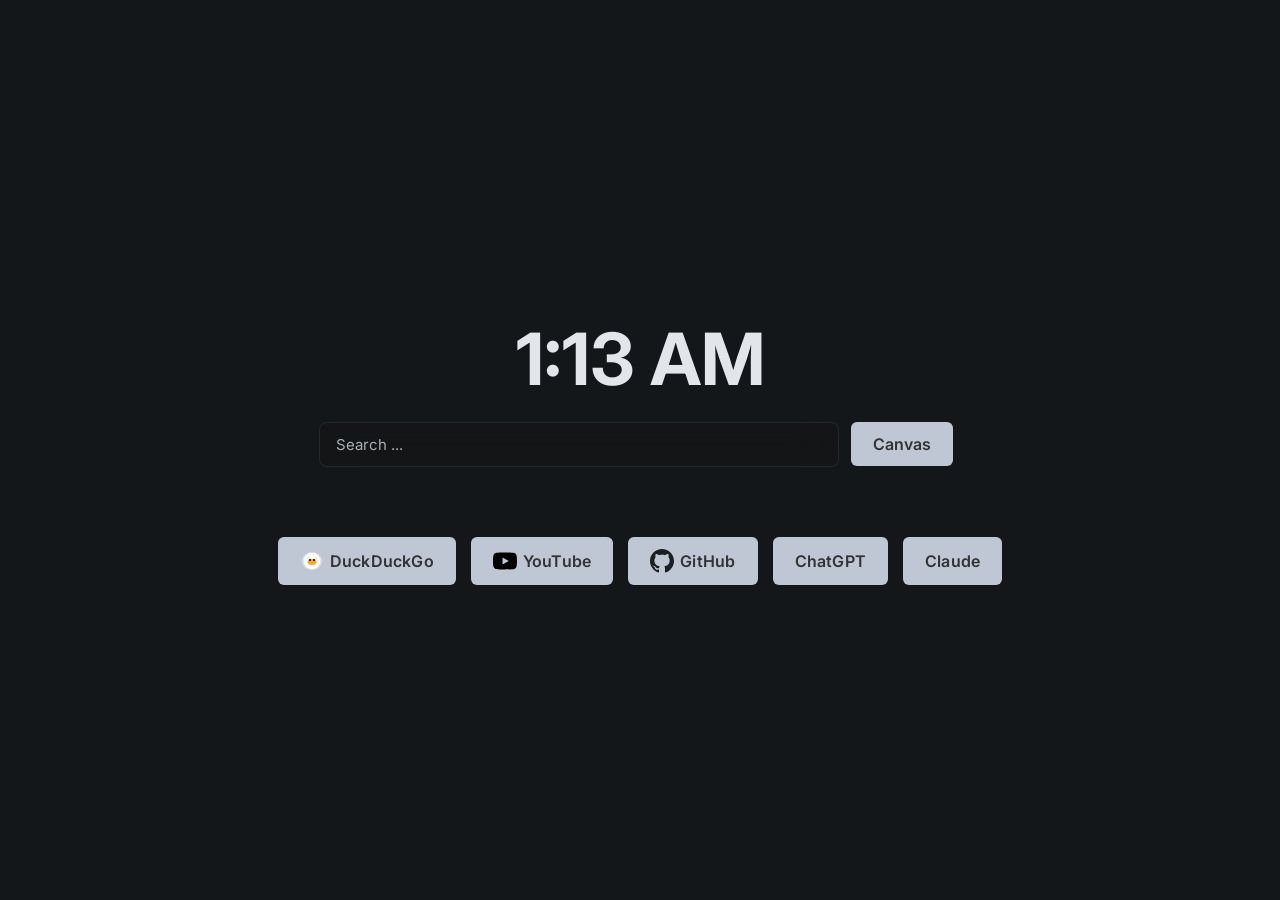
==== index.html @ d1b3e786 "fix: refacto the content according to struct" ====
<!DOCTYPE html>
<html lang="en">
<head>
  <meta charset="UTF-8">
  <meta name="viewport" content="width=device-width, initial-scale=1.0">
  <link rel="shortcut icon" href="assets/favicon.png" type="image/x-icon">
  <title>Homepage</title>
  <link href="https://fonts.googleapis.com/css2?family=Inter:wght@400;500;600;700&display=swap" rel="stylesheet">
  <link href="https://cdnjs.cloudflare.com/ajax/libs/font-awesome/6.5.2/css/all.min.css" rel="stylesheet">
  <link rel="stylesheet" href="style.css">
</head>
<body>

<div class="container">

  <div id="time">00:00</div>

  <input type="text" id="search" class="search-box" placeholder="Search ..." autofocus>

  <button id="openCanvasBtn" class="links-btn">Canvas</button>

  <div class="links">
    <a href="https://duckduckgo.com" title="DuckDuckGo" style="display:flex;align-items:center;gap:6px;">
      <svg width="24" height="24" viewBox="0 0 24 24" fill="none" xmlns="http://www.w3.org/2000/svg">
        <ellipse cx="12" cy="12" rx="10" ry="9" fill="#e2e2e2"/>
        <circle cx="12" cy="12" r="8" fill="#ffffff"/>
        <ellipse cx="12" cy="13" rx="4.5" ry="3" fill="#ffa629"/>
        <circle cx="10" cy="11" r="1" fill="#000"/>
        <circle cx="14" cy="11" r="1" fill="#000"/>
      </svg>
      DuckDuckGo
    </a>
    <a href="https://www.youtube.com" title="YouTube" style="display:flex;align-items:center;gap:6px;">
      <svg role="img" viewBox="0 0 24 24" width="24" height="24" xmlns="http://www.w3.org/2000/svg"><title>YouTube</title><path d="M23.498 6.186a3.016 3.016 0 0 0-2.122-2.136C19.505 3.545 12 3.545 12 3.545s-7.505 0-9.377.505A3.017 3.017 0 0 0 .502 6.186C0 8.07 0 12 0 12s0 3.93.502 5.814a3.016 3.016 0 0 0 2.122 2.136c1.871.505 9.376.505 9.376.505s7.505 0 9.377-.505a3.015 3.015 0 0 0 2.122-2.136C24 15.93 24 12 24 12s0-3.93-.502-5.814zM9.545 15.568V8.432L15.818 12l-6.273 3.568z"/></svg>
      YouTube
    </a>
    <a href="https://github.com" title="GitHub" style="display:flex;align-items:center;gap:6px;">
      <svg width="24" height="24" viewBox="0 0 16 16" fill="none" xmlns="http://www.w3.org/2000/svg">
        <path fill-rule="evenodd" clip-rule="evenodd" d="M8 0C3.58 0 0 3.58 0 8C0 11.54 2.29 14.53 5.47 15.59C5.87 15.66 6.02 15.42 6.02 15.21C6.02 15.02 6.01 14.39 6.01 13.72C4 14.09 3.48 13.23 3.32 12.78C3.23 12.55 2.84 11.84 2.5 11.65C2.22 11.5 1.82 11.13 2.49 11.12C3.12 11.11 3.57 11.7 3.72 11.94C4.44 13.15 5.59 12.81 6.05 12.6C6.12 12.08 6.33 11.73 6.56 11.53C4.78 11.33 2.92 10.64 2.92 7.58C2.92 6.71 3.23 5.99 3.74 5.43C3.66 5.23 3.38 4.41 3.82 3.31C3.82 3.31 4.49 3.1 6.02 4.13C6.66 3.95 7.34 3.86 8.02 3.86C8.7 3.86 9.38 3.95 10.02 4.13C11.55 3.09 12.22 3.31 12.22 3.31C12.66 4.41 12.38 5.23 12.3 5.43C12.81 5.99 13.12 6.7 13.12 7.58C13.12 10.65 11.25 11.33 9.47 11.53C9.76 11.78 10.01 12.26 10.01 13.01C10.01 14.08 10 14.94 10 15.21C10 15.42 10.15 15.67 10.55 15.59C13.71 14.53 16 11.53 16 8C16 3.58 12.42 0 8 0Z" fill="#1B1F23"/>
      </svg>
      GitHub
    </a>
    <a href="https://chat.openai.com/" title="ChatGPT" style="display:flex;align-items:center;gap:6px;">
      ChatGPT
    </a>
    <a href="https://claude.ai/" title="Claude" style="display:flex;align-items:center;gap:6px;">
      Claude
    </a>
  </div>

</div>

<!-- Canvas Overlay -->
<div id="canvasOverlay" style="display:none;position:fixed;top:0;left:0;width:100vw;height:100vh;z-index:1000;background:rgba(4,4,4,0.98);color:#fff;align-items:center;justify-content:center;">
  <div style="width:100vw;height:100vh;display:flex;flex-direction:column;align-items:center;justify-content:center;">
      <div style="margin-bottom:16px;">
      <label style="margin-right:12px;">
        <span>Template:</span>
        <select id="canvasTemplate" style="margin-left:8px; padding:4px 6px; border-radius:4px; font-size:14px;">
          <option value="blank">Blank</option>
          <option value="lined">Lined Paper</option>
          <option value="grid">Grid</option>
          <option value="dots">Dots</option>
        </select>
      </label>
      <label>
        <span>Color:</span> <input type="color" id="canvasColor" value="#ffffff"
          style="margin-right:16px;vertical-align:middle;" />
      </label>
      <label>
        <span>Brush:</span>
      <input type="range" id="canvasBrush" min="1" max="20" value="5" class="canvas-brush-range" style="margin-right:8px;vertical-align:middle;" />
      <span id="canvasBrushValue" class="canvas-brush-value">5</span>
      </label>
      <button id="canvasUndo" class="links-btn canvas-btn-sm" title="Undo">
  <svg xmlns="http://www.w3.org/2000/svg" width="18" height="18" viewBox="0 0 24 24" fill="none" stroke="black" stroke-width="2" stroke-linecap="round" stroke-linejoin="round"><path d="M9 14l-4-4 4-4"/><path d="M20 18v-2a4 4 0 00-4-4H5"/></svg>
</button>
<button id="canvasRedo" class="links-btn canvas-btn-sm" title="Redo">
  <svg xmlns="http://www.w3.org/2000/svg" width="18" height="18" viewBox="0 0 24 24" fill="none" stroke="black" stroke-width="2" stroke-linecap="round" stroke-linejoin="round"><path d="M15 10l4 4-4 4"/><path d="M4 6v2a4 4 0 004 4h11"/></svg>
</button>
<button id="canvasClear" class="links-btn canvas-btn-sm" title="Clear">
  <svg xmlns="http://www.w3.org/2000/svg" width="18" height="18" viewBox="0 0 24 24" fill="none" stroke="black" stroke-width="2" stroke-linecap="round" stroke-linejoin="round">
    <path d="M3 6h18" />
    <path d="M8 6V4a2 2 0 0 1 2-2h4a2 2 0 0 1 2 2v2" />
    <rect x="5" y="6" width="14" height="16" rx="2" />
    <line x1="10" y1="11" x2="10" y2="17" />
    <line x1="14" y1="11" x2="14" y2="17" />
  </svg>
</button>
<button id="canvasSave" class="links-btn canvas-btn-sm" title="Save">
  <svg xmlns="http://www.w3.org/2000/svg" width="18" height="18" viewBox="0 0 24 24" fill="none" stroke="black" stroke-width="2" stroke-linecap="round" stroke-linejoin="round">
    <path d="M12 5v12" />
    <polyline points="6 13 12 19 18 13" />
    <rect x="4" y="21" width="16" height="2" rx="1" />
  </svg>
</button>
<button id="canvasClose" class="links-btn canvas-btn-sm" title="Close">
  <svg xmlns="http://www.w3.org/2000/svg" width="18" height="18" viewBox="0 0 24 24" fill="none" stroke="black" stroke-width="2" stroke-linecap="round" stroke-linejoin="round">
    <line x1="18" y1="6" x2="6" y2="18" />
    <line x1="6" y1="6" x2="18" y2="18" />
  </svg>
</button>
    </div>
    <canvas id="canvasElem" style="background:var(--panel);border-radius:10px;box-shadow:0 2px 18px #000;position:absolute;top:0;left:0;width:100vw;height:100vh;"></canvas>
  </div>
</div>

<script src="script.js"></script>
<script src="canvasTemplates.js"></script>
<script src="canvas.js"></script>
</body>
</html>
---- style.css ----
:root {
  --bg: #14171a;
  --panel: #23262a;
  --button: #d6dbe1;
  --text: #e2e5ea;
  --muted: #a9afb9;
}

* {
  box-sizing: border-box;
  font-family: "Inter", sans-serif;
}

body {
  margin: 0;
  height: 100vh;
  background-color: var(--bg);
  display: flex;
  justify-content: center;
  align-items: center;
  color: var(--text);
}

.container {
  text-align: center;
}

/* Clock */
#time {
  font-size: 72px;
  font-weight: 700;
  margin-bottom: 20px;
  pointer-events: none;
  user-select: none;
}

/* Search Bar */
.search-box {
  width: 520px;
  padding: 12px 16px;
  background: rgba(20, 20, 20, 0.6); /* semi-transparent */
  backdrop-filter: blur(20px);
  -webkit-backdrop-filter: blur(10px);
  border: 1px solid rgba(255, 255, 255, 0.08);
  border-radius: 8px;
  color: white;
  outline: none;
  font-size: 15px;
  margin-bottom: 30px;
}


.search-box::placeholder {
  color: var(--muted);
}

/* Buttons */
.links {
  display: flex;
  gap: 15px;
  justify-content: center;
  flex-wrap: wrap;
  margin-top: 40px;
}

.links a {
  background: #bfc7d5;
  color: #333;
  padding: 12px 22px;
  border-radius: 6px;
  text-decoration: none;
  font-weight: 600;
  font-size: 16px;
  display: flex;
  align-items: center;
  transition: transform 0.2s ease, opacity 0.2s ease;
  letter-spacing: 0.2px;
}

.links-btn, #openCanvasBtn {
  background: #bfc7d5;
  color: #333;
  padding: 12px 22px;
  border-radius: 6px;
  border: none;
  font-weight: 600;
  font-size: 16px;
  margin: 0 8px;
  cursor: pointer;
  transition: transform 0.2s ease, opacity 0.2s ease;
}

.canvas-btn-sm {
  padding: 3px 6px;
  font-size: 11px;
  border-radius: 3px;
  margin: 0 3px;
  display: flex;
  align-items: center;
  justify-content: center;
}
.canvas-btn-sm svg {
  display: block;
  width: 18px;
  height: 18px;
  stroke: var(--panel);
}
.canvas-btn-sm:hover svg {
  stroke: var(--panel);
}

.links-btn:hover, #openCanvasBtn:hover, .canvas-btn-sm:hover {
  transform: translateY(-2px);
  opacity: 0.92;
}

#canvasOverlay {
  display: none;
  position: fixed;
  top: 0;
  left: 0;
  width: 100vw;
  height: 100vh;
  z-index: 1000;
  background: rgba(4, 4, 4, 0.98);
  color: var(--text);
  align-items: center;
  justify-content: center;
}

#canvasOverlay {
  display: none;
  position: fixed;
  top: 0;
  left: 0;
  width: 100vw;
  height: 100vh;
  z-index: 1000;
  background: rgba(4, 4, 4, 0.98);
  color: var(--text);
  align-items: flex-start;
  justify-content: flex-start;
}

#canvasElem {
  background: var(--panel);
  border-radius: 10px;
  box-shadow: 0 2px 18px #000;
  position: absolute;
  top: 0;
  left: 0;
  width: 100vw !important;
  height: 100vh !important;
  cursor: crosshair;
}

.canvas-brush-range {
  appearance: none;
  height: 5px;
  width: 85px;
  background: linear-gradient(90deg, var(--panel), var(--button));
  border-radius: 6px;
  outline: none;
  border: 1.5px solid rgba(255,255,255,0.10);
  box-shadow: 0 0 5px #1a1a1a44;
  transition: background 0.2s;
}
.canvas-brush-range::-webkit-slider-thumb {
  appearance: none;
  width: 20px;
  height: 20px;
  border-radius: 50%;
  background: var(--button);
  border: 2px solid var(--panel);
  box-shadow: 0 2px 8px #0004;
  cursor: pointer;
}
.canvas-brush-range::-moz-range-thumb {
  width: 20px;
  height: 20px;
  border-radius: 50%;
  background: var(--button);
  border: 2px solid var(--panel);
  box-shadow: 0 2px 8px #0004;
  cursor: pointer;
}
.canvas-brush-range::-ms-thumb {
  width: 20px;
  height: 20px;
  border-radius: 50%;
  background: var(--button);
  border: 2px solid var(--panel);
  box-shadow: 0 2px 8px #0004;
  cursor: pointer;
}

.canvas-brush-value {
  padding: 3px 10px;
  font-size: 13px;
  background: var(--panel);
  color: var(--text);
  border-radius: 4px;
  border: 1px solid rgba(255,255,255,0.09);
  display: inline-block;
  min-width: 24px;
  text-align: center;
  font-weight: 600;
  vertical-align: middle;
  margin-right: 18px;
}

#canvasOverlay > div {
  width: 100vw;
  height: 100vh;
  display: flex;
  flex-direction: column;
  align-items: flex-start;
  justify-content: flex-start;
}

#canvasOverlay > div > div:first-child {
  position: absolute;
  top: 18px;
  left: 50%;
  transform: translateX(-50%);
  z-index: 1010;
  background: rgba(20,20,20,0.8);
  border-radius: 6px;
  padding: 10px 18px;
  box-shadow: 0 1px 6px #000;
  display: flex;
  gap: 10px;
}


.links a:hover {
  transform: translateY(-2px);
  opacity: 0.85;
}

.links a i {
  margin-right: 8px;
  font-size: 1em;
}
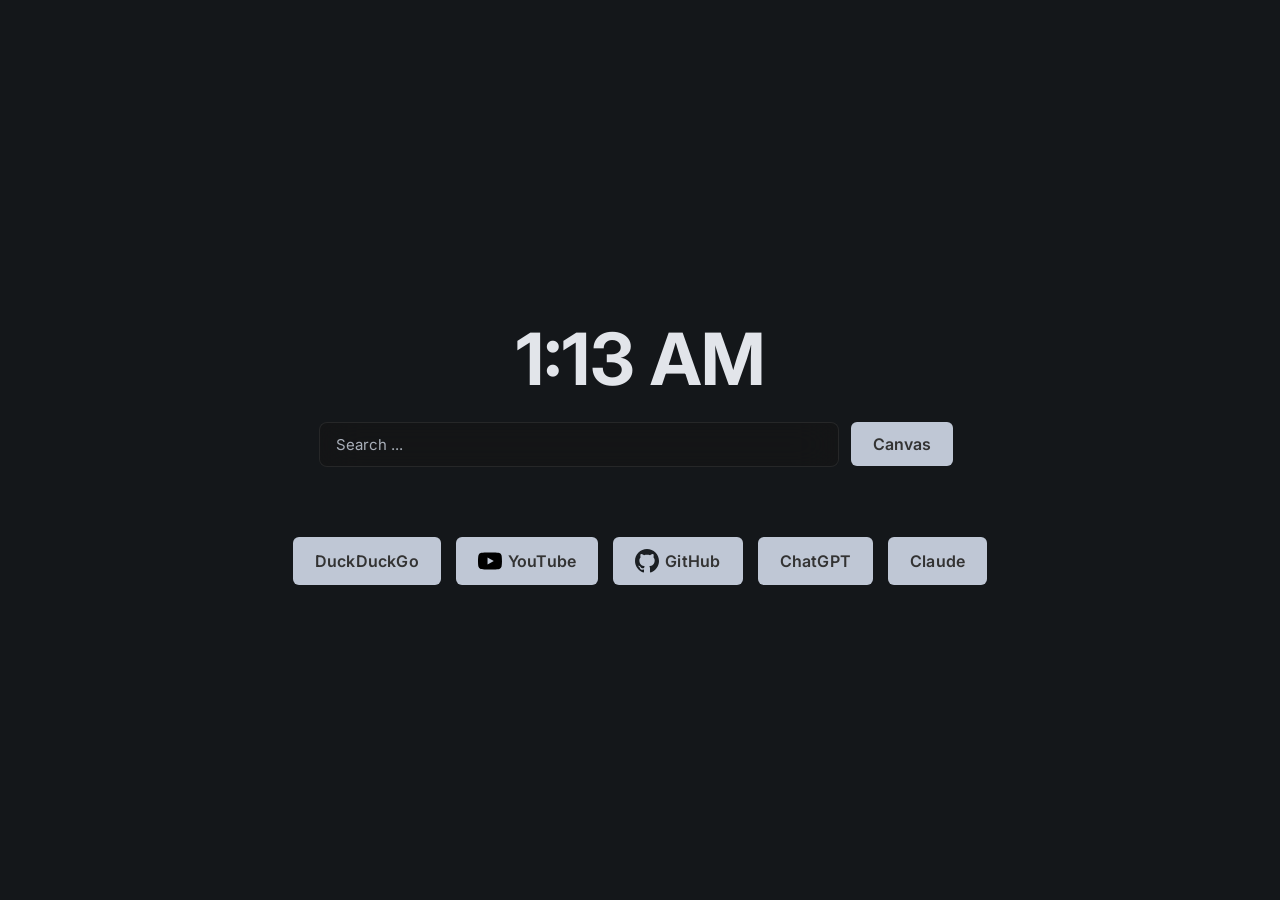
==== commit 6e008f67: "formatter i guess" ====
--- a/index.html
+++ b/index.html
@@ -1,115 +1,277 @@
-<!DOCTYPE html>
+<!doctype html>
 <html lang="en">
-<head>
-  <meta charset="UTF-8">
-  <meta name="viewport" content="width=device-width, initial-scale=1.0">
-  <link rel="shortcut icon" href="assets/favicon.png" type="image/x-icon">
-  <title>Homepage</title>
-  <link href="https://fonts.googleapis.com/css2?family=Inter:wght@400;500;600;700&display=swap" rel="stylesheet">
-  <link href="https://cdnjs.cloudflare.com/ajax/libs/font-awesome/6.5.2/css/all.min.css" rel="stylesheet">
-  <link rel="stylesheet" href="style.css">
-</head>
-<body>
-
-<div class="container">
-
-  <div id="time">00:00</div>
-
-  <input type="text" id="search" class="search-box" placeholder="Search ..." autofocus>
-
-  <button id="openCanvasBtn" class="links-btn">Canvas</button>
-
-  <div class="links">
-    <a href="https://duckduckgo.com" title="DuckDuckGo" style="display:flex;align-items:center;gap:6px;">
-      <svg width="24" height="24" viewBox="0 0 24 24" fill="none" xmlns="http://www.w3.org/2000/svg">
-        <ellipse cx="12" cy="12" rx="10" ry="9" fill="#e2e2e2"/>
-        <circle cx="12" cy="12" r="8" fill="#ffffff"/>
-        <ellipse cx="12" cy="13" rx="4.5" ry="3" fill="#ffa629"/>
-        <circle cx="10" cy="11" r="1" fill="#000"/>
-        <circle cx="14" cy="11" r="1" fill="#000"/>
-      </svg>
-      DuckDuckGo
-    </a>
-    <a href="https://www.youtube.com" title="YouTube" style="display:flex;align-items:center;gap:6px;">
-      <svg role="img" viewBox="0 0 24 24" width="24" height="24" xmlns="http://www.w3.org/2000/svg"><title>YouTube</title><path d="M23.498 6.186a3.016 3.016 0 0 0-2.122-2.136C19.505 3.545 12 3.545 12 3.545s-7.505 0-9.377.505A3.017 3.017 0 0 0 .502 6.186C0 8.07 0 12 0 12s0 3.93.502 5.814a3.016 3.016 0 0 0 2.122 2.136c1.871.505 9.376.505 9.376.505s7.505 0 9.377-.505a3.015 3.015 0 0 0 2.122-2.136C24 15.93 24 12 24 12s0-3.93-.502-5.814zM9.545 15.568V8.432L15.818 12l-6.273 3.568z"/></svg>
-      YouTube
-    </a>
-    <a href="https://github.com" title="GitHub" style="display:flex;align-items:center;gap:6px;">
-      <svg width="24" height="24" viewBox="0 0 16 16" fill="none" xmlns="http://www.w3.org/2000/svg">
-        <path fill-rule="evenodd" clip-rule="evenodd" d="M8 0C3.58 0 0 3.58 0 8C0 11.54 2.29 14.53 5.47 15.59C5.87 15.66 6.02 15.42 6.02 15.21C6.02 15.02 6.01 14.39 6.01 13.72C4 14.09 3.48 13.23 3.32 12.78C3.23 12.55 2.84 11.84 2.5 11.65C2.22 11.5 1.82 11.13 2.49 11.12C3.12 11.11 3.57 11.7 3.72 11.94C4.44 13.15 5.59 12.81 6.05 12.6C6.12 12.08 6.33 11.73 6.56 11.53C4.78 11.33 2.92 10.64 2.92 7.58C2.92 6.71 3.23 5.99 3.74 5.43C3.66 5.23 3.38 4.41 3.82 3.31C3.82 3.31 4.49 3.1 6.02 4.13C6.66 3.95 7.34 3.86 8.02 3.86C8.7 3.86 9.38 3.95 10.02 4.13C11.55 3.09 12.22 3.31 12.22 3.31C12.66 4.41 12.38 5.23 12.3 5.43C12.81 5.99 13.12 6.7 13.12 7.58C13.12 10.65 11.25 11.33 9.47 11.53C9.76 11.78 10.01 12.26 10.01 13.01C10.01 14.08 10 14.94 10 15.21C10 15.42 10.15 15.67 10.55 15.59C13.71 14.53 16 11.53 16 8C16 3.58 12.42 0 8 0Z" fill="#1B1F23"/>
-      </svg>
-      GitHub
-    </a>
-    <a href="https://chat.openai.com/" title="ChatGPT" style="display:flex;align-items:center;gap:6px;">
-      ChatGPT
-    </a>
-    <a href="https://claude.ai/" title="Claude" style="display:flex;align-items:center;gap:6px;">
-      Claude
-    </a>
-  </div>
-
-</div>
-
-<!-- Canvas Overlay -->
-<div id="canvasOverlay" style="display:none;position:fixed;top:0;left:0;width:100vw;height:100vh;z-index:1000;background:rgba(4,4,4,0.98);color:#fff;align-items:center;justify-content:center;">
-  <div style="width:100vw;height:100vh;display:flex;flex-direction:column;align-items:center;justify-content:center;">
-      <div style="margin-bottom:16px;">
-      <label style="margin-right:12px;">
-        <span>Template:</span>
-        <select id="canvasTemplate" style="margin-left:8px; padding:4px 6px; border-radius:4px; font-size:14px;">
-          <option value="blank">Blank</option>
-          <option value="lined">Lined Paper</option>
-          <option value="grid">Grid</option>
-          <option value="dots">Dots</option>
-        </select>
-      </label>
-      <label>
-        <span>Color:</span> <input type="color" id="canvasColor" value="#ffffff"
-          style="margin-right:16px;vertical-align:middle;" />
-      </label>
-      <label>
-        <span>Brush:</span>
-      <input type="range" id="canvasBrush" min="1" max="20" value="5" class="canvas-brush-range" style="margin-right:8px;vertical-align:middle;" />
-      <span id="canvasBrushValue" class="canvas-brush-value">5</span>
-      </label>
-      <button id="canvasUndo" class="links-btn canvas-btn-sm" title="Undo">
-  <svg xmlns="http://www.w3.org/2000/svg" width="18" height="18" viewBox="0 0 24 24" fill="none" stroke="black" stroke-width="2" stroke-linecap="round" stroke-linejoin="round"><path d="M9 14l-4-4 4-4"/><path d="M20 18v-2a4 4 0 00-4-4H5"/></svg>
-</button>
-<button id="canvasRedo" class="links-btn canvas-btn-sm" title="Redo">
-  <svg xmlns="http://www.w3.org/2000/svg" width="18" height="18" viewBox="0 0 24 24" fill="none" stroke="black" stroke-width="2" stroke-linecap="round" stroke-linejoin="round"><path d="M15 10l4 4-4 4"/><path d="M4 6v2a4 4 0 004 4h11"/></svg>
-</button>
-<button id="canvasClear" class="links-btn canvas-btn-sm" title="Clear">
-  <svg xmlns="http://www.w3.org/2000/svg" width="18" height="18" viewBox="0 0 24 24" fill="none" stroke="black" stroke-width="2" stroke-linecap="round" stroke-linejoin="round">
-    <path d="M3 6h18" />
-    <path d="M8 6V4a2 2 0 0 1 2-2h4a2 2 0 0 1 2 2v2" />
-    <rect x="5" y="6" width="14" height="16" rx="2" />
-    <line x1="10" y1="11" x2="10" y2="17" />
-    <line x1="14" y1="11" x2="14" y2="17" />
-  </svg>
-</button>
-<button id="canvasSave" class="links-btn canvas-btn-sm" title="Save">
-  <svg xmlns="http://www.w3.org/2000/svg" width="18" height="18" viewBox="0 0 24 24" fill="none" stroke="black" stroke-width="2" stroke-linecap="round" stroke-linejoin="round">
-    <path d="M12 5v12" />
-    <polyline points="6 13 12 19 18 13" />
-    <rect x="4" y="21" width="16" height="2" rx="1" />
-  </svg>
-</button>
-<button id="canvasClose" class="links-btn canvas-btn-sm" title="Close">
-  <svg xmlns="http://www.w3.org/2000/svg" width="18" height="18" viewBox="0 0 24 24" fill="none" stroke="black" stroke-width="2" stroke-linecap="round" stroke-linejoin="round">
-    <line x1="18" y1="6" x2="6" y2="18" />
-    <line x1="6" y1="6" x2="18" y2="18" />
-  </svg>
-</button>
+  <head>
+    <meta charset="UTF-8" />
+    <meta name="viewport" content="width=device-width, initial-scale=1.0" />
+    <link rel="shortcut icon" href="assets/favicon.png" type="image/x-icon" />
+    <title>Homepage</title>
+    <link
+      href="https://fonts.googleapis.com/css2?family=Inter:wght@400;500;600;700&display=swap"
+      rel="stylesheet"
+    />
+    <link
+      href="https://cdnjs.cloudflare.com/ajax/libs/font-awesome/6.5.2/css/all.min.css"
+      rel="stylesheet"
+    />
+    <link rel="stylesheet" href="css/style.css" />
+  </head>
+  <body>
+    <div class="container">
+      <div id="time">00:00</div>
+
+      <input
+        type="text"
+        id="search"
+        class="search-box"
+        placeholder="Search ..."
+        autofocus
+      />
+
+      <button id="openCanvasBtn" class="links-btn">Canvas</button>
+
+      <div class="links">
+        <a
+          href="https://duckduckgo.com"
+          title="DuckDuckGo"
+          style="display: flex; align-items: center; gap: 6px"
+        >
+          DuckDuckGo
+        </a>
+        <a
+          href="https://www.youtube.com"
+          title="YouTube"
+          style="display: flex; align-items: center; gap: 6px"
+        >
+          <svg
+            role="img"
+            viewBox="0 0 24 24"
+            width="24"
+            height="24"
+            xmlns="http://www.w3.org/2000/svg"
+          >
+            <title>YouTube</title>
+            <path
+              d="M23.498 6.186a3.016 3.016 0 0 0-2.122-2.136C19.505 3.545 12 3.545 12 3.545s-7.505 0-9.377.505A3.017 3.017 0 0 0 .502 6.186C0 8.07 0 12 0 12s0 3.93.502 5.814a3.016 3.016 0 0 0 2.122 2.136c1.871.505 9.376.505 9.376.505s7.505 0 9.377-.505a3.015 3.015 0 0 0 2.122-2.136C24 15.93 24 12 24 12s0-3.93-.502-5.814zM9.545 15.568V8.432L15.818 12l-6.273 3.568z"
+            />
+          </svg>
+          YouTube
+        </a>
+        <a
+          href="https://github.com"
+          title="GitHub"
+          style="display: flex; align-items: center; gap: 6px"
+        >
+          <svg
+            width="24"
+            height="24"
+            viewBox="0 0 16 16"
+            fill="none"
+            xmlns="http://www.w3.org/2000/svg"
+          >
+            <path
+              fill-rule="evenodd"
+              clip-rule="evenodd"
+              d="M8 0C3.58 0 0 3.58 0 8C0 11.54 2.29 14.53 5.47 15.59C5.87 15.66 6.02 15.42 6.02 15.21C6.02 15.02 6.01 14.39 6.01 13.72C4 14.09 3.48 13.23 3.32 12.78C3.23 12.55 2.84 11.84 2.5 11.65C2.22 11.5 1.82 11.13 2.49 11.12C3.12 11.11 3.57 11.7 3.72 11.94C4.44 13.15 5.59 12.81 6.05 12.6C6.12 12.08 6.33 11.73 6.56 11.53C4.78 11.33 2.92 10.64 2.92 7.58C2.92 6.71 3.23 5.99 3.74 5.43C3.66 5.23 3.38 4.41 3.82 3.31C3.82 3.31 4.49 3.1 6.02 4.13C6.66 3.95 7.34 3.86 8.02 3.86C8.7 3.86 9.38 3.95 10.02 4.13C11.55 3.09 12.22 3.31 12.22 3.31C12.66 4.41 12.38 5.23 12.3 5.43C12.81 5.99 13.12 6.7 13.12 7.58C13.12 10.65 11.25 11.33 9.47 11.53C9.76 11.78 10.01 12.26 10.01 13.01C10.01 14.08 10 14.94 10 15.21C10 15.42 10.15 15.67 10.55 15.59C13.71 14.53 16 11.53 16 8C16 3.58 12.42 0 8 0Z"
+              fill="#1B1F23"
+            />
+          </svg>
+          GitHub
+        </a>
+        <a
+          href="https://chat.openai.com/"
+          title="ChatGPT"
+          style="display: flex; align-items: center; gap: 6px"
+        >
+          ChatGPT
+        </a>
+        <a
+          href="https://claude.ai/"
+          title="Claude"
+          style="display: flex; align-items: center; gap: 6px"
+        >
+          Claude
+        </a>
+      </div>
     </div>
-    <canvas id="canvasElem" style="background:var(--panel);border-radius:10px;box-shadow:0 2px 18px #000;position:absolute;top:0;left:0;width:100vw;height:100vh;"></canvas>
-  </div>
-</div>
-
-<script src="script.js"></script>
-<script src="canvasTemplates.js"></script>
-<script src="canvas.js"></script>
-</body>
+
+    <!-- Canvas Overlay -->
+    <div
+      id="canvasOverlay"
+      style="
+        display: none;
+        position: fixed;
+        top: 0;
+        left: 0;
+        width: 100vw;
+        height: 100vh;
+        z-index: 1000;
+        background: rgba(4, 4, 4, 0.98);
+        color: #fff;
+        align-items: center;
+        justify-content: center;
+      "
+    >
+      <div
+        style="
+          width: 100vw;
+          height: 100vh;
+          display: flex;
+          flex-direction: column;
+          align-items: center;
+          justify-content: center;
+        "
+      >
+        <div style="margin-bottom: 16px">
+          <label style="margin-right: 12px">
+            <span>Template:</span>
+            <select
+              id="canvasTemplate"
+              style="
+                margin-left: 8px;
+                padding: 4px 6px;
+                border-radius: 4px;
+                font-size: 14px;
+              "
+            >
+              <option value="blank">Blank</option>
+              <option value="lined">Lined Paper</option>
+              <option value="grid">Grid</option>
+              <option value="dots">Dots</option>
+            </select>
+          </label>
+          <label>
+            <span>Color:</span>
+            <input
+              type="color"
+              id="canvasColor"
+              value="#ffffff"
+              style="margin-right: 16px; vertical-align: middle"
+            />
+          </label>
+          <label>
+            <span>Brush:</span>
+            <input
+              type="range"
+              id="canvasBrush"
+              min="1"
+              max="20"
+              value="5"
+              class="canvas-brush-range"
+              style="margin-right: 8px; vertical-align: middle"
+            />
+            <span id="canvasBrushValue" class="canvas-brush-value">5</span>
+          </label>
+          <button id="canvasUndo" class="links-btn canvas-btn-sm" title="Undo">
+            <svg
+              xmlns="http://www.w3.org/2000/svg"
+              width="18"
+              height="18"
+              viewBox="0 0 24 24"
+              fill="none"
+              stroke="black"
+              stroke-width="2"
+              stroke-linecap="round"
+              stroke-linejoin="round"
+            >
+              <path d="M9 14l-4-4 4-4" />
+              <path d="M20 18v-2a4 4 0 00-4-4H5" />
+            </svg>
+          </button>
+          <button id="canvasRedo" class="links-btn canvas-btn-sm" title="Redo">
+            <svg
+              xmlns="http://www.w3.org/2000/svg"
+              width="18"
+              height="18"
+              viewBox="0 0 24 24"
+              fill="none"
+              stroke="black"
+              stroke-width="2"
+              stroke-linecap="round"
+              stroke-linejoin="round"
+            >
+              <path d="M15 10l4 4-4 4" />
+              <path d="M4 6v2a4 4 0 004 4h11" />
+            </svg>
+          </button>
+          <button
+            id="canvasClear"
+            class="links-btn canvas-btn-sm"
+            title="Clear"
+          >
+            <svg
+              xmlns="http://www.w3.org/2000/svg"
+              width="18"
+              height="18"
+              viewBox="0 0 24 24"
+              fill="none"
+              stroke="black"
+              stroke-width="2"
+              stroke-linecap="round"
+              stroke-linejoin="round"
+            >
+              <path d="M3 6h18" />
+              <path d="M8 6V4a2 2 0 0 1 2-2h4a2 2 0 0 1 2 2v2" />
+              <rect x="5" y="6" width="14" height="16" rx="2" />
+              <line x1="10" y1="11" x2="10" y2="17" />
+              <line x1="14" y1="11" x2="14" y2="17" />
+            </svg>
+          </button>
+          <button id="canvasSave" class="links-btn canvas-btn-sm" title="Save">
+            <svg
+              xmlns="http://www.w3.org/2000/svg"
+              width="18"
+              height="18"
+              viewBox="0 0 24 24"
+              fill="none"
+              stroke="black"
+              stroke-width="2"
+              stroke-linecap="round"
+              stroke-linejoin="round"
+            >
+              <path d="M12 5v12" />
+              <polyline points="6 13 12 19 18 13" />
+              <rect x="4" y="21" width="16" height="2" rx="1" />
+            </svg>
+          </button>
+          <button
+            id="canvasClose"
+            class="links-btn canvas-btn-sm"
+            title="Close"
+          >
+            <svg
+              xmlns="http://www.w3.org/2000/svg"
+              width="18"
+              height="18"
+              viewBox="0 0 24 24"
+              fill="none"
+              stroke="black"
+              stroke-width="2"
+              stroke-linecap="round"
+              stroke-linejoin="round"
+            >
+              <line x1="18" y1="6" x2="6" y2="18" />
+              <line x1="6" y1="6" x2="18" y2="18" />
+            </svg>
+          </button>
+        </div>
+        <canvas
+          id="canvasElem"
+          style="
+            background: var(--panel);
+            border-radius: 10px;
+            box-shadow: 0 2px 18px #000;
+            position: absolute;
+            top: 0;
+            left: 0;
+            width: 100vw;
+            height: 100vh;
+          "
+        ></canvas>
+      </div>
+    </div>
+
+    <script src="js/script.js"></script>
+    <script src="js/canvasTemplates.js"></script>
+    <script src="js/canvas.js"></script>
+  </body>
 </html>
-
-
-
--- a/css/style.css
+++ b/css/style.css
@@ -0,0 +1,249 @@
+:root {
+  --bg: #14171a;
+  --panel: #23262a;
+  --button: #d6dbe1;
+  --text: #e2e5ea;
+  --muted: #a9afb9;
+}
+
+* {
+  box-sizing: border-box;
+  font-family: "Inter", sans-serif;
+}
+
+body {
+  margin: 0;
+  height: 100vh;
+  background-color: var(--bg);
+  display: flex;
+  justify-content: center;
+  align-items: center;
+  color: var(--text);
+}
+
+.container {
+  text-align: center;
+}
+
+/* Clock */
+#time {
+  font-size: 72px;
+  font-weight: 700;
+  margin-bottom: 20px;
+  pointer-events: none;
+  user-select: none;
+}
+
+/* Search Bar */
+.search-box {
+  width: 520px;
+  padding: 12px 16px;
+  background: rgba(20, 20, 20, 0.6); /* semi-transparent */
+  backdrop-filter: blur(20px);
+  -webkit-backdrop-filter: blur(10px);
+  border: 1px solid rgba(255, 255, 255, 0.08);
+  border-radius: 8px;
+  color: white;
+  outline: none;
+  font-size: 15px;
+  margin-bottom: 30px;
+}
+
+.search-box::placeholder {
+  color: var(--muted);
+}
+
+/* Buttons */
+.links {
+  display: flex;
+  gap: 15px;
+  justify-content: center;
+  flex-wrap: wrap;
+  margin-top: 40px;
+}
+
+.links a {
+  background: #bfc7d5;
+  color: #333;
+  padding: 12px 22px;
+  border-radius: 6px;
+  text-decoration: none;
+  font-weight: 600;
+  font-size: 16px;
+  display: flex;
+  align-items: center;
+  transition:
+    transform 0.2s ease,
+    opacity 0.2s ease;
+  letter-spacing: 0.2px;
+}
+
+.links-btn,
+#openCanvasBtn {
+  background: #bfc7d5;
+  color: #333;
+  padding: 12px 22px;
+  border-radius: 6px;
+  border: none;
+  font-weight: 600;
+  font-size: 16px;
+  margin: 0 8px;
+  cursor: pointer;
+  transition:
+    transform 0.2s ease,
+    opacity 0.2s ease;
+}
+
+.canvas-btn-sm {
+  padding: 3px 6px;
+  font-size: 11px;
+  border-radius: 3px;
+  margin: 0 3px;
+  display: flex;
+  align-items: center;
+  justify-content: center;
+}
+.canvas-btn-sm svg {
+  display: block;
+  width: 18px;
+  height: 18px;
+  stroke: var(--panel);
+}
+.canvas-btn-sm:hover svg {
+  stroke: var(--panel);
+}
+
+.links-btn:hover,
+#openCanvasBtn:hover,
+.canvas-btn-sm:hover {
+  transform: translateY(-2px);
+  opacity: 0.92;
+}
+
+#canvasOverlay {
+  display: none;
+  position: fixed;
+  top: 0;
+  left: 0;
+  width: 100vw;
+  height: 100vh;
+  z-index: 1000;
+  background: rgba(4, 4, 4, 0.98);
+  color: var(--text);
+  align-items: center;
+  justify-content: center;
+}
+
+#canvasOverlay {
+  display: none;
+  position: fixed;
+  top: 0;
+  left: 0;
+  width: 100vw;
+  height: 100vh;
+  z-index: 1000;
+  background: rgba(4, 4, 4, 0.98);
+  color: var(--text);
+  align-items: flex-start;
+  justify-content: flex-start;
+}
+
+#canvasElem {
+  background: var(--panel);
+  border-radius: 10px;
+  box-shadow: 0 2px 18px #000;
+  position: absolute;
+  top: 0;
+  left: 0;
+  width: 100vw !important;
+  height: 100vh !important;
+  cursor: crosshair;
+}
+
+.canvas-brush-range {
+  appearance: none;
+  height: 5px;
+  width: 85px;
+  background: linear-gradient(90deg, var(--panel), var(--button));
+  border-radius: 6px;
+  outline: none;
+  border: 1.5px solid rgba(255, 255, 255, 0.1);
+  box-shadow: 0 0 5px #1a1a1a44;
+  transition: background 0.2s;
+}
+.canvas-brush-range::-webkit-slider-thumb {
+  appearance: none;
+  width: 20px;
+  height: 20px;
+  border-radius: 50%;
+  background: var(--button);
+  border: 2px solid var(--panel);
+  box-shadow: 0 2px 8px #0004;
+  cursor: pointer;
+}
+.canvas-brush-range::-moz-range-thumb {
+  width: 20px;
+  height: 20px;
+  border-radius: 50%;
+  background: var(--button);
+  border: 2px solid var(--panel);
+  box-shadow: 0 2px 8px #0004;
+  cursor: pointer;
+}
+.canvas-brush-range::-ms-thumb {
+  width: 20px;
+  height: 20px;
+  border-radius: 50%;
+  background: var(--button);
+  border: 2px solid var(--panel);
+  box-shadow: 0 2px 8px #0004;
+  cursor: pointer;
+}
+
+.canvas-brush-value {
+  padding: 3px 10px;
+  font-size: 13px;
+  background: var(--panel);
+  color: var(--text);
+  border-radius: 4px;
+  border: 1px solid rgba(255, 255, 255, 0.09);
+  display: inline-block;
+  min-width: 24px;
+  text-align: center;
+  font-weight: 600;
+  vertical-align: middle;
+  margin-right: 18px;
+}
+
+#canvasOverlay > div {
+  width: 100vw;
+  height: 100vh;
+  display: flex;
+  flex-direction: column;
+  align-items: flex-start;
+  justify-content: flex-start;
+}
+
+#canvasOverlay > div > div:first-child {
+  position: absolute;
+  top: 18px;
+  left: 50%;
+  transform: translateX(-50%);
+  z-index: 1010;
+  background: rgba(20, 20, 20, 0.8);
+  border-radius: 6px;
+  padding: 10px 18px;
+  box-shadow: 0 1px 6px #000;
+  display: flex;
+  gap: 10px;
+}
+
+.links a:hover {
+  transform: translateY(-2px);
+  opacity: 0.85;
+}
+
+.links a i {
+  margin-right: 8px;
+  font-size: 1em;
+}
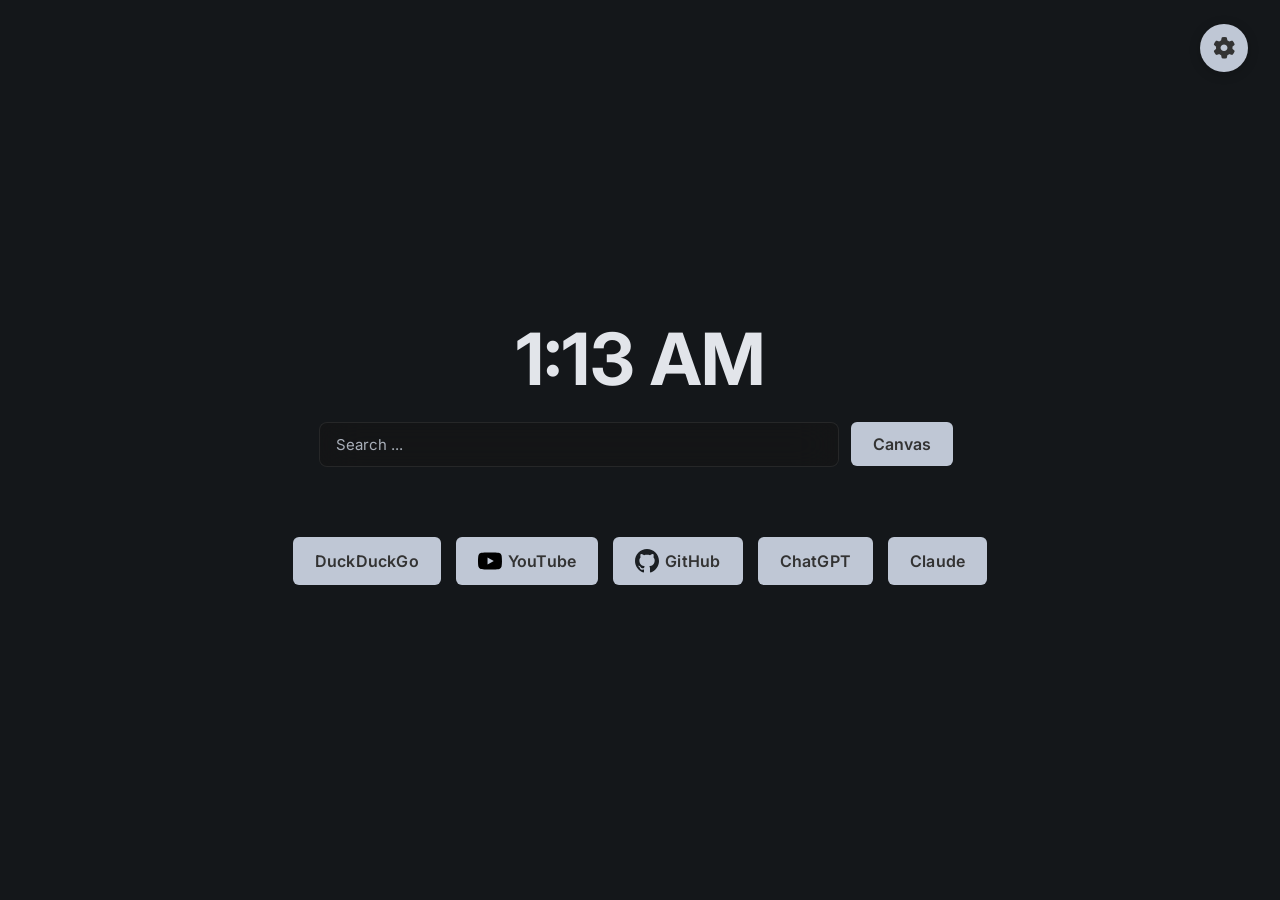
==== commit 69f55036: "formatter i guess" ====
--- a/index.html
+++ b/index.html
@@ -4,7 +4,7 @@
     <meta charset="UTF-8" />
     <meta name="viewport" content="width=device-width, initial-scale=1.0" />
     <link rel="shortcut icon" href="assets/favicon.png" type="image/x-icon" />
-    <title>Homepage</title>
+    <title>homerc</title>
     <link
       href="https://fonts.googleapis.com/css2?family=Inter:wght@400;500;600;700&display=swap"
       rel="stylesheet"
@@ -16,6 +16,9 @@
     <link rel="stylesheet" href="css/style.css" />
   </head>
   <body>
+    <button id="settingsBtn" class="settings-btn" title="Settings">
+      <i class="fas fa-cog"></i>
+    </button>
     <div class="container">
       <div id="time">00:00</div>
 
@@ -273,5 +276,29 @@
     <script src="js/script.js"></script>
     <script src="js/canvasTemplates.js"></script>
     <script src="js/canvas.js"></script>
+
+    <!-- Settings Modal -->
+    <div id="settingsModal" class="settings-modal">
+      <div class="settings-modal-content">
+        <span id="settingsClose" class="settings-close">&times;</span>
+        <h2>Shortcut Settings</h2>
+        <form id="shortcutForm" class="shortcut-form">
+          <input
+            type="text"
+            id="shortcutName"
+            placeholder="Shortcut Name"
+            required
+          />
+          <input
+            type="text"
+            id="shortcutValue"
+            placeholder="Shortcut / URL"
+            required
+          />
+          <button type="submit" class="links-btn">Add Shortcut</button>
+        </form>
+        <div id="shortcutsList" class="shortcuts-list"></div>
+      </div>
+    </div>
   </body>
 </html>
--- a/css/style.css
+++ b/css/style.css
@@ -19,6 +19,140 @@
   justify-content: center;
   align-items: center;
   color: var(--text);
+}
+
+.settings-btn {
+  position: fixed;
+  top: 24px;
+  right: 32px;
+  background: #bfc7d5;
+  border: none;
+  border-radius: 50%;
+  width: 48px;
+  height: 48px;
+  font-size: 22px;
+  color: #333;
+  cursor: pointer;
+  display: flex;
+  align-items: center;
+  justify-content: center;
+  z-index: 1200;
+  box-shadow: 0 2px 12px #0003;
+  transition: background 0.18s;
+}
+.settings-btn:hover {
+  background: #d6dbe1;
+}
+
+.settings-modal {
+  display: none;
+  position: fixed;
+  z-index: 1400;
+  left: 0;
+  top: 0;
+  width: 100vw;
+  height: 100vh;
+  overflow: auto;
+  background: rgba(20, 20, 20, 0.75);
+}
+.settings-modal-content {
+  background-color: var(--panel);
+  margin: 7% auto;
+  padding: 26px 32px;
+  border-radius: 8px;
+  width: 96vw;
+  max-width: 470px;
+  color: var(--text);
+  box-shadow: 0 4px 18px #0006;
+  position: relative;
+}
+.settings-close {
+  color: var(--muted);
+  position: absolute;
+  right: 20px;
+  top: 20px;
+  font-size: 30px;
+  font-weight: bold;
+  cursor: pointer;
+}
+.settings-close:hover {
+  color: #f44;
+}
+
+.shortcut-form {
+  display: flex;
+  gap: 12px;
+  margin: 20px 0;
+}
+.shortcut-form input {
+  flex: 1;
+  background: var(--bg);
+  color: var(--text);
+  border: 1px solid var(--muted);
+  border-radius: 5px;
+  padding: 9px 13px;
+  font-size: 15px;
+}
+
+.shortcuts-list {
+  margin-top: 10px;
+  display: flex;
+  flex-direction: column;
+  gap: 14px;
+}
+.shortcuts-list .shortcut-item {
+  background: var(--bg);
+  margin: 0;
+  border-radius: 8px;
+  padding: 18px 18px 15px 18px;
+  display: flex;
+  justify-content: space-between;
+  align-items: center;
+  box-shadow: 0 2px 8px #0003;
+  border: 1.5px solid var(--panel);
+  transition: box-shadow 0.18s;
+}
+.shortcuts-list .shortcut-item:hover {
+  box-shadow: 0 4px 14px #0004;
+}
+.shortcuts-list .shortcut-actions {
+  display: flex;
+  align-items: center;
+  gap: 8px;
+}
+.shortcuts-list .shortcut-actions button {
+  margin: 0;
+  padding: 6px 18px;
+  font-size: 15px;
+  border-radius: 6px;
+}
+
+.shortcut-form {
+  display: flex;
+  gap: 12px;
+  margin: 20px 0 10px 0;
+  flex-wrap: wrap;
+}
+.shortcut-form input {
+  flex: 2 1 0;
+  background: var(--bg);
+  color: var(--text);
+  border: 1px solid var(--muted);
+  border-radius: 6px;
+  padding: 10px 15px;
+  font-size: 16px;
+  margin-bottom: 0;
+}
+.shortcut-form button {
+  flex: 1 0 0;
+  font-size: 16px;
+  padding: 10px 16px;
+  border-radius: 6px;
+}
+.settings-modal-content {
+  max-width: 490px;
+  min-width: 320px;
+  width: 100%;
 }
 
 .container {
